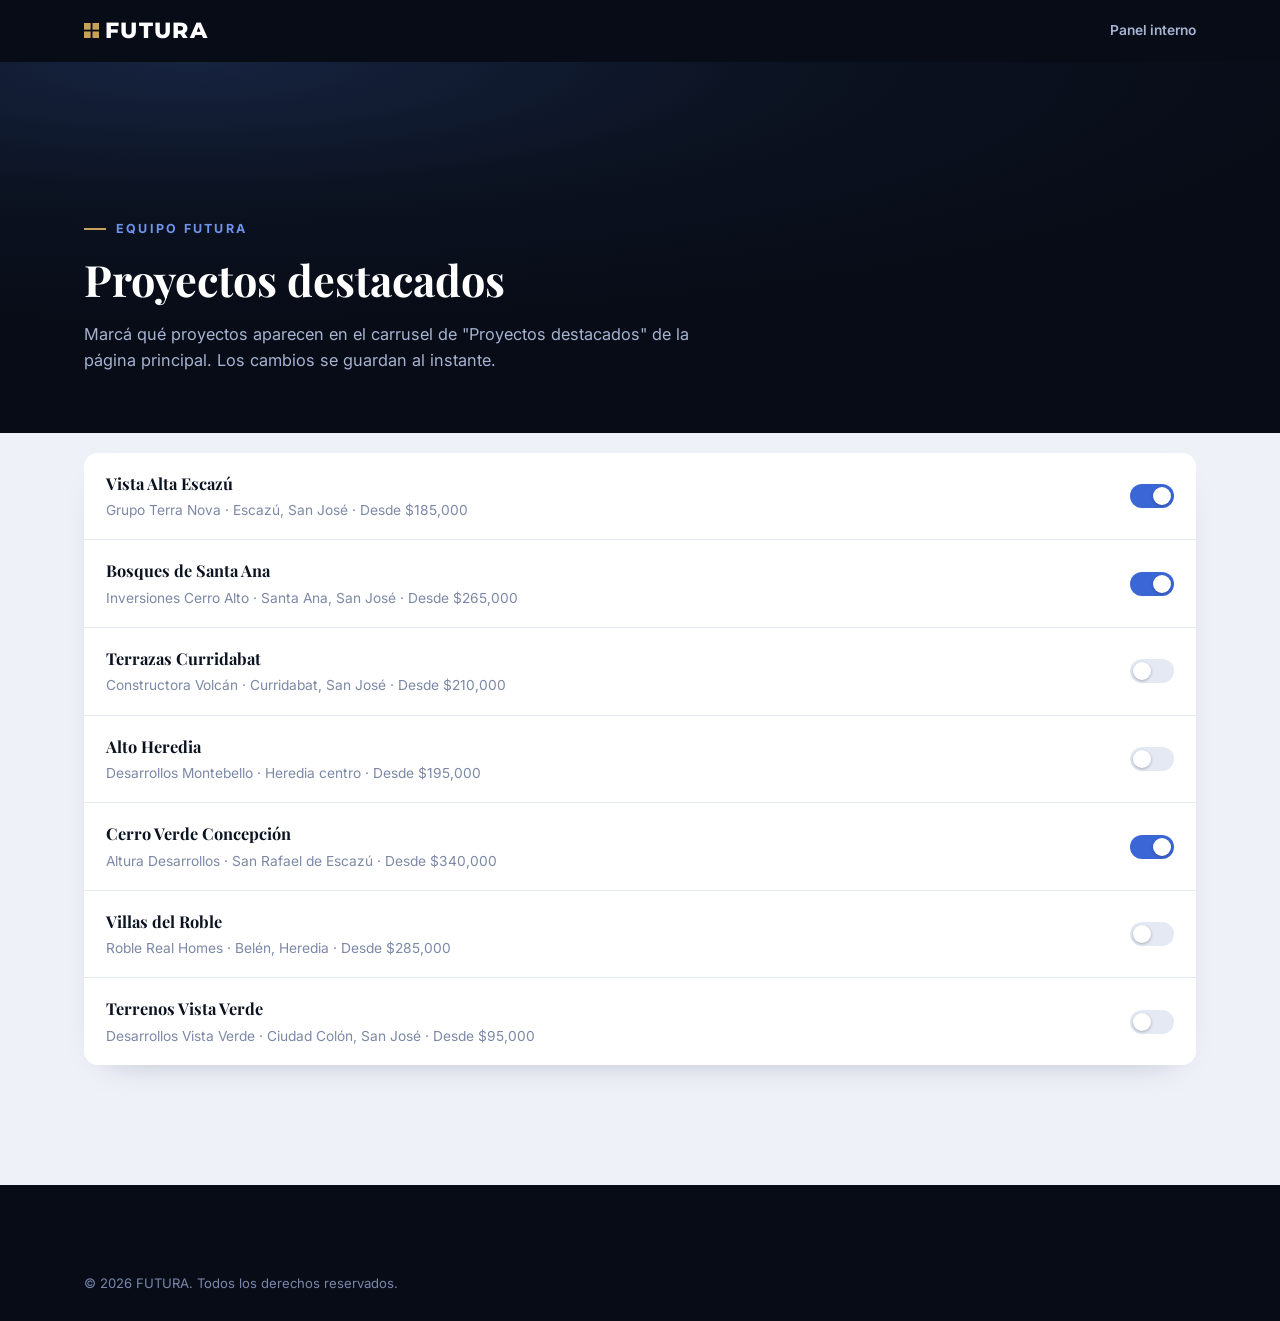
==== admin.html @ d9701403 "Add a featured-projects carousel to the homepage and an admin toggle page New "Proyectos destacados"" ====
<!doctype html>
<html lang="es">
<head>
  <meta charset="UTF-8" />
  <meta name="viewport" content="width=device-width, initial-scale=1.0" />
  <meta name="robots" content="noindex, nofollow" />
  <title>Panel interno — Destacados — FUTURA</title>
  <meta name="description" content="Página interna del equipo FUTURA para marcar qué proyectos aparecen en el carrusel de destacados." />

  <link rel="icon" type="image/svg+xml" href="data:image/svg+xml,%3Csvg xmlns='http://www.w3.org/2000/svg' viewBox='0 0 120 120'%3E%3Crect width='120' height='120' rx='24' fill='%230b1220'/%3E%3Cpolyline points='18,92 60,28 102,92' fill='none' stroke='%23ffffff' stroke-width='14' stroke-linecap='round' stroke-linejoin='round'/%3E%3Crect x='51' y='58' width='8' height='8' fill='%23c9a15a'/%3E%3Crect x='61' y='58' width='8' height='8' fill='%23c9a15a'/%3E%3Crect x='51' y='68' width='8' height='8' fill='%23c9a15a'/%3E%3Crect x='61' y='68' width='8' height='8' fill='%23c9a15a'/%3E%3C/svg%3E" />

  <link rel="preconnect" href="https://fonts.googleapis.com" />
  <link rel="preconnect" href="https://fonts.gstatic.com" crossorigin />
  <link href="https://fonts.googleapis.com/css2?family=Inter:wght@400;500;600;700&family=Montserrat:wght@700;800&family=Playfair+Display:ital,wght@0,600;0,700;1,600&display=swap" rel="stylesheet" />

  <link rel="stylesheet" href="css/styles.css" />
</head>
<body>

  <header class="dev-header" id="admin-header">
    <div class="wrap dev-header-inner">
      <a href="index.html#inicio" class="logo logo--nav logo--onDark" aria-label="FUTURA — inicio">
        <svg class="logo-mark" viewBox="0 0 100 100" aria-hidden="true">
          <rect x="0" y="0" width="44" height="44" fill="currentColor" />
          <rect x="56" y="0" width="44" height="44" fill="currentColor" />
          <rect x="0" y="56" width="44" height="44" fill="currentColor" />
          <rect x="56" y="56" width="44" height="44" fill="currentColor" />
        </svg>
        FUTURA
      </a>
      <div class="dev-header-actions">
        <span class="account-link">Panel interno</span>
      </div>
    </div>
  </header>

  <main>
    <section class="results-hero">
      <div class="wrap">
        <span class="eyebrow">Equipo FUTURA</span>
        <h1>Proyectos destacados</h1>
        <p class="results-hero-lead">
          Marcá qué proyectos aparecen en el carrusel de "Proyectos destacados" de la página principal. Los cambios
          se guardan al instante.
        </p>
      </div>
    </section>

    <section class="results-list-section">
      <div class="wrap">
        <div class="admin-list" id="admin-list"></div>
      </div>
    </section>
  </main>

  <footer class="site-footer" id="contacto">
    <div class="wrap">
      <div class="footer-bottom">
        <span>© 2026 FUTURA. Todos los derechos reservados.</span>
      </div>
    </div>
  </footer>

  <script src="js/projects-data.js"></script>
  <script src="js/featured-mock.js"></script>
  <script src="js/admin.js"></script>
</body>
</html>
---- css/styles.css ----
/* ==========================================================================
   FUTURA — Landing Page
   Paleta extraída del pitch deck: azul marino, azul eléctrico, dorado.
   ========================================================================== */

:root {
  --navy-950: #080c17;
  --navy-900: #0b1220;
  --navy-800: #121b30;
  --navy-700: #16233f;
  --navy-600: #1f3358;

  --blue-600: #3b66d6;
  --blue-500: #4c74e0;
  --blue-400: #6f92ea;

  --gold-500: #c9a15a;
  --gold-400: #d8b878;

  --bg-light: #eef1f8;
  --bg-light-alt: #e4e9f4;
  --white: #ffffff;

  --text-dark: #0b1220;
  --text-muted-onlight: #5b6b8c;
  --text-onLight-soft: #7c88a6;
  --text-muted-ondark: #a6b3d1;
  --text-faint-ondark: #7987ab;

  --font-serif: "Playfair Display", Georgia, serif;
  --font-sans: "Inter", -apple-system, BlinkMacSystemFont, "Segoe UI", sans-serif;
  --font-wordmark: "Montserrat", var(--font-sans);

  --container: 1160px;
  --radius: 14px;
}

* {
  margin: 0;
  padding: 0;
  box-sizing: border-box;
}

html {
  scroll-behavior: smooth;
}

body {
  font-family: var(--font-sans);
  background: var(--bg-light);
  color: var(--text-dark);
  line-height: 1.55;
  -webkit-font-smoothing: antialiased;
}

img, svg {
  display: block;
  max-width: 100%;
}

a {
  color: inherit;
  text-decoration: none;
}

.wrap {
  width: 100%;
  max-width: var(--container);
  margin: 0 auto;
  padding: 0 24px;
}

.eyebrow {
  display: inline-flex;
  align-items: center;
  gap: 10px;
  font-size: 0.78rem;
  font-weight: 700;
  letter-spacing: 0.18em;
  text-transform: uppercase;
  color: var(--blue-400);
}

.eyebrow::before {
  content: "";
  width: 22px;
  height: 2px;
  background: var(--gold-500);
  display: inline-block;
}

/* ---------- Logo ---------- */

.logo {
  display: inline-flex;
  align-items: center;
  gap: 0.28em;
  font-family: var(--font-wordmark);
  font-weight: 800;
  letter-spacing: 0.06em;
  line-height: 1;
  text-transform: uppercase;
  white-space: nowrap;
  color: var(--navy-900);
}

.logo-mark {
  flex-shrink: 0;
  width: 0.7em;
  height: 0.7em;
  color: var(--gold-500);
}

.logo--onDark {
  color: var(--white);
}

.logo--nav {
  font-size: 1.35rem;
}

.logo--hero {
  font-size: clamp(2.6rem, 8vw, 4.6rem);
}

.logo--footer {
  font-size: 1.5rem;
}

/* ---------- Header / Nav ---------- */

.site-header {
  position: fixed;
  top: 0;
  left: 0;
  right: 0;
  z-index: 100;
  padding: 20px 0;
  transition: background 0.35s ease, padding 0.35s ease, box-shadow 0.35s ease;
}

.site-header .wrap {
  display: flex;
  align-items: center;
  justify-content: space-between;
}

.site-header.is-scrolled {
  background: rgba(8, 12, 23, 0.85);
  backdrop-filter: blur(10px);
  -webkit-backdrop-filter: blur(10px);
  padding: 12px 0;
  box-shadow: 0 8px 30px rgba(4, 8, 20, 0.35);
}

.nav-links {
  display: flex;
  align-items: center;
  gap: 36px;
}

.nav-links a {
  font-size: 0.94rem;
  font-weight: 600;
  color: var(--text-muted-ondark);
  transition: color 0.2s ease;
}

.nav-links a:hover {
  color: var(--white);
}

.nav-cta {
  display: inline-flex;
  align-items: center;
  gap: 8px;
}

.btn {
  display: inline-flex;
  align-items: center;
  justify-content: center;
  gap: 8px;
  padding: 13px 26px;
  border-radius: 999px;
  font-weight: 700;
  font-size: 0.94rem;
  border: 1px solid transparent;
  cursor: pointer;
  transition: transform 0.2s ease, box-shadow 0.2s ease, background 0.2s ease, border-color 0.2s ease, color 0.2s ease;
  white-space: nowrap;
}

.btn-primary {
  background: linear-gradient(135deg, var(--blue-500), var(--blue-600));
  color: var(--white);
  box-shadow: 0 10px 30px -8px rgba(59, 102, 214, 0.65);
}

.btn-primary:hover {
  transform: translateY(-2px);
  box-shadow: 0 14px 34px -8px rgba(59, 102, 214, 0.8);
}

.btn-ghost {
  background: transparent;
  border-color: rgba(255, 255, 255, 0.25);
  color: var(--white);
  padding: 12px 24px;
}

.btn-ghost:hover {
  border-color: var(--gold-500);
  color: var(--gold-400);
}

.btn-sm {
  padding: 10px 20px;
  font-size: 0.86rem;
}

.menu-toggle {
  display: none;
  flex-direction: column;
  gap: 5px;
  background: none;
  border: none;
  cursor: pointer;
  padding: 6px;
}

.menu-toggle span {
  width: 24px;
  height: 2px;
  background: var(--white);
  border-radius: 2px;
}

/* ---------- Hero ---------- */

.hero {
  position: relative;
  min-height: 100vh;
  display: flex;
  align-items: center;
  background: radial-gradient(ellipse 90% 70% at 15% 0%, var(--navy-700) 0%, var(--navy-900) 55%, var(--navy-950) 100%);
  overflow: hidden;
  padding: 160px 0 100px;
}

.hero::before,
.hero::after {
  content: "";
  position: absolute;
  border-radius: 50%;
  filter: blur(90px);
  opacity: 0.35;
  pointer-events: none;
}

.hero::before {
  width: 520px;
  height: 520px;
  background: var(--blue-500);
  top: -160px;
  right: -120px;
}

.hero::after {
  width: 380px;
  height: 380px;
  background: var(--gold-500);
  bottom: -140px;
  left: 8%;
  opacity: 0.16;
}

.hero-inner {
  position: relative;
  z-index: 2;
  display: flex;
  flex-direction: column;
  align-items: flex-start;
  gap: 28px;
  max-width: 760px;
}

.hero-dots {
  display: flex;
  gap: 8px;
}

.hero-dots span {
  width: 9px;
  height: 9px;
  border-radius: 50%;
}

.hero-dots span:nth-child(1) { background: var(--blue-500); }
.hero-dots span:nth-child(2) { background: var(--gold-500); }
.hero-dots span:nth-child(3) { background: var(--navy-600); border: 1px solid rgba(255,255,255,0.25); }

.hero h1 {
  font-family: var(--font-serif);
  font-weight: 700;
  font-size: clamp(1.7rem, 3.8vw, 2.7rem);
  line-height: 1.2;
  color: var(--white);
}

.hero h1 em {
  font-style: italic;
  color: var(--gold-400);
}

.hero p.lead {
  font-size: clamp(1.05rem, 2vw, 1.2rem);
  color: var(--text-muted-ondark);
  max-width: 580px;
}

.hero-actions {
  display: flex;
  align-items: center;
  gap: 16px;
  flex-wrap: wrap;
  margin-top: 6px;
}

.scroll-cue {
  position: absolute;
  bottom: 36px;
  left: 24px;
  display: flex;
  align-items: center;
  gap: 10px;
  color: var(--text-faint-ondark);
  font-size: 0.78rem;
  letter-spacing: 0.1em;
  text-transform: uppercase;
  z-index: 2;
}

.scroll-cue .line {
  width: 1px;
  height: 34px;
  background: linear-gradient(var(--gold-500), transparent);
  animation: pulse-line 2.2s ease-in-out infinite;
}

@keyframes pulse-line {
  0%, 100% { opacity: 0.3; }
  50% { opacity: 1; }
}

/* ---------- Section shared ---------- */

section {
  position: relative;
}

.section-head {
  max-width: 640px;
  margin-bottom: 56px;
}

.section-head h2 {
  font-family: var(--font-serif);
  font-weight: 700;
  font-size: clamp(1.8rem, 4vw, 2.6rem);
  margin-top: 14px;
  line-height: 1.2;
}

.section-head p {
  margin-top: 16px;
  font-size: 1.05rem;
  color: var(--text-muted-onlight);
}

.section-head.onDark h2 {
  color: var(--white);
}

.section-head.onDark p {
  color: var(--text-muted-ondark);
}

/* ---------- Proyectos destacados ---------- */

.featured {
  background: var(--white);
  padding: 70px 0 90px;
}

.featured-head {
  max-width: none;
  display: flex;
  align-items: flex-end;
  justify-content: space-between;
  gap: 20px;
  margin-bottom: 30px;
}

.featured-head h2 {
  margin-bottom: 0;
}

.featured-arrows {
  display: flex;
  gap: 10px;
  flex-shrink: 0;
}

.featured-arrow {
  width: 42px;
  height: 42px;
  border-radius: 50%;
  border: 1.5px solid var(--bg-light-alt);
  background: var(--white);
  color: var(--navy-900);
  font-size: 1.1rem;
  cursor: pointer;
  transition: border-color 0.2s ease, color 0.2s ease, transform 0.2s ease;
}

.featured-arrow:hover {
  border-color: var(--blue-500);
  color: var(--blue-600);
  transform: translateY(-1px);
}

.featured-track {
  display: flex;
  gap: 20px;
  overflow-x: auto;
  scroll-snap-type: x proximity;
  padding-bottom: 10px;
  scrollbar-width: thin;
}

.featured-track:focus-visible {
  outline: 2px solid var(--blue-500);
  outline-offset: 4px;
}

.featured-card {
  scroll-snap-align: start;
  flex: 0 0 280px;
  display: block;
  text-decoration: none;
  color: inherit;
  background: var(--white);
  border-radius: var(--radius);
  overflow: hidden;
  box-shadow: 0 14px 34px -24px rgba(11, 18, 32, 0.35);
  transition: transform 0.2s ease, box-shadow 0.2s ease;
}

.featured-card:hover {
  transform: translateY(-4px);
  box-shadow: 0 20px 40px -20px rgba(11, 18, 32, 0.4);
}

.featured-card-visual {
  position: relative;
  height: 160px;
}

.featured-card-visual--0 { background: linear-gradient(135deg, var(--navy-900), var(--blue-600)); }
.featured-card-visual--1 { background: linear-gradient(135deg, var(--navy-700), var(--gold-500)); }
.featured-card-visual--2 { background: linear-gradient(135deg, var(--navy-900), #2fa88f); }
.featured-card-visual--3 { background: linear-gradient(135deg, var(--navy-900), #8f3bd6); }

.featured-card-skyline {
  width: 100%;
  height: 100%;
}

.featured-card-skyline rect {
  fill: rgba(255, 255, 255, 0.16);
}

.featured-card-window {
  fill: var(--gold-500) !important;
}

.featured-card-badge {
  position: absolute;
  top: 12px;
  left: 12px;
  padding: 5px 10px;
  border-radius: 999px;
  background: rgba(11, 18, 32, 0.55);
  color: var(--white);
  font-size: 0.72rem;
  font-weight: 700;
  text-transform: uppercase;
  letter-spacing: 0.04em;
}

.featured-card-body {
  padding: 16px 18px 20px;
}

.featured-card-body h3 {
  font-family: var(--font-serif);
  font-size: 1.05rem;
  margin: 0 0 4px;
  color: var(--text-dark);
}

.featured-card-developer {
  font-size: 0.82rem;
  color: var(--text-onLight-soft);
  margin: 0 0 8px;
}

.featured-card-price {
  font-weight: 700;
  color: var(--blue-600);
  margin: 0;
}

@media (max-width: 640px) {
  .featured-head {
    flex-direction: column;
    align-items: flex-start;
  }
}

/* ---------- Switch (toggle) ---------- */

.switch {
  position: relative;
  display: inline-flex;
  align-items: center;
  flex-shrink: 0;
  cursor: pointer;
}

.switch input {
  position: absolute;
  inset: 0;
  opacity: 0;
  margin: 0;
  cursor: pointer;
}

.switch-track {
  width: 44px;
  height: 24px;
  border-radius: 999px;
  background: var(--bg-light-alt);
  display: inline-flex;
  align-items: center;
  padding: 3px;
  transition: background 0.2s ease;
}

.switch-thumb {
  width: 18px;
  height: 18px;
  border-radius: 50%;
  background: var(--white);
  box-shadow: 0 1px 3px rgba(11, 18, 32, 0.3);
  transition: transform 0.2s ease;
}

.switch input:checked + .switch-track {
  background: var(--blue-600);
}

.switch input:checked + .switch-track .switch-thumb {
  transform: translateX(20px);
}

.switch input:focus-visible + .switch-track {
  outline: 2px solid var(--blue-500);
  outline-offset: 2px;
}

/* ---------- Admin: destacados ---------- */

.admin-list {
  display: flex;
  flex-direction: column;
  background: var(--white);
  border-radius: var(--radius);
  box-shadow: 0 14px 34px -24px rgba(11, 18, 32, 0.35);
  overflow: hidden;
}

.admin-row {
  display: flex;
  align-items: center;
  justify-content: space-between;
  gap: 20px;
  padding: 18px 22px;
  border-bottom: 1px solid var(--bg-light-alt);
}

.admin-row:last-child {
  border-bottom: none;
}

.admin-row-info h3 {
  font-family: var(--font-serif);
  font-size: 1.02rem;
  margin: 0 0 4px;
  color: var(--text-dark);
}

.admin-row-info p {
  font-size: 0.86rem;
  color: var(--text-onLight-soft);
  margin: 0;
}

/* ---------- Viaje del usuario ---------- */

.journey {
  background: var(--bg-light);
  padding: 120px 0;
}

.journey-steps {
  display: grid;
  grid-template-columns: repeat(5, 1fr);
  gap: 20px;
  counter-reset: step;
}

.step-card {
  position: relative;
  background: var(--navy-900);
  border-radius: var(--radius);
  padding: 30px 22px 26px;
  min-height: 250px;
  display: flex;
  flex-direction: column;
  gap: 14px;
  transition: opacity 0.6s ease, transform 0.6s ease, box-shadow 0.3s ease;
  box-shadow: 0 18px 40px -22px rgba(11, 18, 32, 0.5);
}

/* Cards are visible by default; JS opts into the reveal animation so
   content still shows if JS fails to run. */
.js-reveal .step-card {
  opacity: 0;
  transform: translateY(24px);
}

.js-reveal .step-card.is-visible {
  opacity: 1;
  transform: translateY(0);
}

.step-card:hover {
  box-shadow: 0 24px 50px -18px rgba(59, 102, 214, 0.45);
}

.step-connector {
  display: flex;
  align-items: center;
  margin-bottom: 22px;
  gap: 8px;
}

.step-num {
  width: 46px;
  height: 46px;
  min-width: 46px;
  border-radius: 50%;
  background: linear-gradient(135deg, var(--blue-500), var(--blue-600));
  color: var(--white);
  display: flex;
  align-items: center;
  justify-content: center;
  font-family: var(--font-serif);
  font-weight: 700;
  font-size: 1.15rem;
  box-shadow: 0 8px 20px -6px rgba(59, 102, 214, 0.7);
}

.step-line {
  flex: 1;
  height: 2px;
  background: linear-gradient(90deg, var(--blue-500), rgba(59, 102, 214, 0.08));
}

.step-card h3 {
  font-size: 1.08rem;
  font-weight: 700;
  color: var(--white);
}

.step-card p {
  font-size: 0.92rem;
  color: var(--text-muted-ondark);
}

.step-tag {
  margin-top: auto;
  font-size: 0.72rem;
  letter-spacing: 0.08em;
  text-transform: uppercase;
  color: var(--gold-400);
  font-weight: 700;
}

/* ---------- Footer ---------- */

.site-footer {
  background: var(--navy-950);
  padding: 64px 0 28px;
  color: var(--text-muted-ondark);
}

.footer-top {
  display: flex;
  justify-content: space-between;
  align-items: flex-start;
  gap: 40px;
  flex-wrap: wrap;
  padding-bottom: 40px;
  border-bottom: 1px solid rgba(255, 255, 255, 0.08);
}

.footer-brand p {
  margin-top: 12px;
  max-width: 320px;
  font-size: 0.92rem;
  color: var(--text-faint-ondark);
}

.footer-links {
  display: flex;
  gap: 64px;
  flex-wrap: wrap;
}

.footer-col h4 {
  font-size: 0.78rem;
  letter-spacing: 0.1em;
  text-transform: uppercase;
  color: var(--gold-400);
  margin-bottom: 14px;
}

.footer-col a {
  display: block;
  font-size: 0.9rem;
  color: var(--text-muted-ondark);
  padding: 6px 0;
  transition: color 0.2s ease;
}

.footer-col a:hover {
  color: var(--white);
}

.footer-bottom {
  display: flex;
  justify-content: space-between;
  align-items: center;
  flex-wrap: wrap;
  gap: 12px;
  padding-top: 24px;
  font-size: 0.82rem;
  color: var(--text-faint-ondark);
}

/* ---------- Responsive ---------- */

@media (max-width: 980px) {
  .journey-steps {
    grid-template-columns: repeat(3, 1fr);
  }
  .step-card:nth-child(4),
  .step-card:nth-child(5) {
    grid-column: span 1;
  }
}

@media (max-width: 760px) {
  .nav-links {
    display: none;
  }

  .menu-toggle {
    display: flex;
  }

  .site-header.is-open .nav-links {
    display: flex;
    position: absolute;
    top: 100%;
    left: 0;
    right: 0;
    background: var(--navy-900);
    flex-direction: column;
    align-items: flex-start;
    padding: 24px;
    gap: 18px;
    box-shadow: 0 20px 30px -10px rgba(0,0,0,0.4);
  }

  .journey-steps {
    grid-template-columns: 1fr;
  }

  .step-connector {
    margin-bottom: 14px;
  }

  .journey {
    padding: 90px 0;
  }

  .hero {
    padding-top: 130px;
  }

  .scroll-cue {
    display: none;
  }
}

/* ---------- Agente FUTURA (popup) ---------- */

.agent-overlay {
  position: fixed;
  inset: 0;
  z-index: 1000;
  display: flex;
  align-items: center;
  justify-content: center;
  padding: 24px;
  background: rgba(8, 12, 23, 0.72);
  backdrop-filter: blur(6px);
  -webkit-backdrop-filter: blur(6px);
}

.agent-overlay[hidden] {
  display: none;
}

.agent-modal {
  width: 100%;
  max-width: 560px;
  max-height: min(720px, 90vh);
  display: flex;
  flex-direction: column;
  background: var(--white);
  border-radius: 20px;
  overflow: hidden;
  box-shadow: 0 40px 80px -20px rgba(4, 8, 20, 0.55);
  animation: agent-pop 0.28s ease;
}

@keyframes agent-pop {
  from { opacity: 0; transform: translateY(14px) scale(0.98); }
  to { opacity: 1; transform: translateY(0) scale(1); }
}

.agent-header {
  display: flex;
  align-items: center;
  justify-content: space-between;
  gap: 16px;
  padding: 20px 22px;
  background: var(--navy-900);
  color: var(--white);
}

.agent-header-id {
  display: flex;
  align-items: center;
  gap: 12px;
}

.agent-avatar {
  width: 40px;
  height: 40px;
  min-width: 40px;
  border-radius: 50%;
  display: flex;
  align-items: center;
  justify-content: center;
  font-family: var(--font-wordmark);
  font-weight: 800;
  background: linear-gradient(135deg, var(--gold-400), var(--gold-500));
  color: var(--navy-950);
}

.agent-title {
  font-weight: 700;
  font-size: 0.98rem;
}

.agent-subtitle {
  font-size: 0.78rem;
  color: var(--text-muted-ondark);
  margin-top: 2px;
}

.agent-close {
  background: none;
  border: none;
  color: var(--text-muted-ondark);
  font-size: 1.6rem;
  line-height: 1;
  cursor: pointer;
  padding: 4px 6px;
  border-radius: 8px;
  transition: color 0.2s ease, background 0.2s ease;
}

.agent-close:hover {
  color: var(--white);
  background: rgba(255, 255, 255, 0.08);
}

.agent-progress {
  height: 3px;
  background: var(--bg-light-alt);
}

.agent-progress-bar {
  height: 100%;
  width: 0%;
  background: linear-gradient(90deg, var(--blue-500), var(--gold-500));
  transition: width 0.35s ease;
}

.agent-chat {
  flex: 1;
  overflow-y: auto;
  padding: 22px;
  display: flex;
  flex-direction: column;
  gap: 14px;
  background: var(--bg-light);
}

.agent-bubble {
  max-width: 82%;
  padding: 12px 16px;
  border-radius: 16px;
  font-size: 0.94rem;
  line-height: 1.5;
  white-space: pre-line;
  animation: agent-bubble-in 0.25s ease;
}

@keyframes agent-bubble-in {
  from { opacity: 0; transform: translateY(6px); }
  to { opacity: 1; transform: translateY(0); }
}

.agent-key-gate {
  align-self: stretch;
  width: 100%;
  background: var(--navy-900);
  color: var(--white);
  border-radius: 16px;
  padding: 18px 20px;
  display: flex;
  flex-direction: column;
  gap: 10px;
  animation: agent-bubble-in 0.25s ease;
}

.agent-key-gate-title {
  font-weight: 700;
  font-size: 0.98rem;
  margin: 0;
}

.agent-key-gate-desc {
  font-size: 0.84rem;
  line-height: 1.5;
  color: rgba(255, 255, 255, 0.72);
  margin: 0;
}

.agent-key-gate-form {
  display: flex;
  gap: 8px;
}

.agent-key-gate-form input {
  flex: 1;
  min-width: 0;
  border: 1px solid rgba(255, 255, 255, 0.25);
  background: rgba(255, 255, 255, 0.08);
  border-radius: 10px;
  padding: 9px 12px;
  color: var(--white);
  font-family: var(--font-sans);
  font-size: 0.88rem;
}

.agent-key-gate-form input::placeholder {
  color: rgba(255, 255, 255, 0.45);
}

.agent-key-gate-form input:focus {
  outline: 2px solid var(--gold-500);
  outline-offset: 1px;
}

.agent-key-gate-warning {
  font-size: 0.76rem;
  color: var(--gold-500);
  margin: 0;
}

.agent-bubble.bot {
  align-self: flex-start;
  background: var(--white);
  color: var(--text-dark);
  border-bottom-left-radius: 4px;
  box-shadow: 0 6px 18px -10px rgba(11, 18, 32, 0.25);
}

.agent-bubble.bot.agent-note {
  background: var(--bg-light-alt);
  color: var(--text-muted-onlight);
  font-size: 0.86rem;
}

.agent-bubble.user {
  align-self: flex-end;
  background: linear-gradient(135deg, var(--blue-500), var(--blue-600));
  color: var(--white);
  border-bottom-right-radius: 4px;
}

.agent-typing {
  align-self: flex-start;
  display: flex;
  align-items: center;
  gap: 5px;
  padding: 14px 18px;
  background: var(--white);
  border-radius: 16px;
  border-bottom-left-radius: 4px;
  box-shadow: 0 6px 18px -10px rgba(11, 18, 32, 0.25);
}

.agent-typing span {
  width: 6px;
  height: 6px;
  border-radius: 50%;
  background: var(--text-onLight-soft);
  animation: agent-typing-bounce 1.1s ease-in-out infinite;
}

.agent-typing span:nth-child(2) { animation-delay: 0.15s; }
.agent-typing span:nth-child(3) { animation-delay: 0.3s; }

@keyframes agent-typing-bounce {
  0%, 60%, 100% { transform: translateY(0); opacity: 0.5; }
  30% { transform: translateY(-4px); opacity: 1; }
}

.agent-composer {
  border-top: 1px solid var(--bg-light-alt);
  padding: 16px 18px;
  background: var(--white);
}

.agent-input-area {
  display: flex;
  align-items: flex-end;
  gap: 10px;
}

.agent-input-area input[type="text"],
.agent-input-area textarea {
  flex: 1;
  border: 1px solid var(--bg-light-alt);
  background: var(--bg-light);
  border-radius: 14px;
  padding: 12px 16px;
  font-family: var(--font-sans);
  font-size: 0.94rem;
  color: var(--text-dark);
  resize: none;
}

.agent-input-area input[type="text"]:focus,
.agent-input-area textarea:focus {
  outline: 2px solid var(--blue-500);
  outline-offset: 1px;
}

.agent-input-area textarea {
  min-height: 64px;
  max-height: 140px;
}

.agent-send {
  width: 44px;
  height: 44px;
  min-width: 44px;
  border-radius: 50%;
  border: none;
  background: linear-gradient(135deg, var(--blue-500), var(--blue-600));
  color: var(--white);
  font-size: 1.1rem;
  cursor: pointer;
  display: flex;
  align-items: center;
  justify-content: center;
  transition: transform 0.2s ease;
}

.agent-send:hover {
  transform: translateY(-1px);
}

.agent-send:disabled {
  opacity: 0.45;
  cursor: not-allowed;
  transform: none;
}

.agent-cta {
  display: flex;
  align-items: center;
  justify-content: space-between;
  gap: 14px;
  padding: 12px 18px;
  border-top: 1px solid var(--bg-light-alt);
  background: var(--bg-light);
}

.agent-cta[hidden] {
  display: none;
}

.agent-cta p {
  font-size: 0.86rem;
  color: var(--text-muted-onlight);
  margin: 0;
}

@media (max-width: 560px) {
  .agent-overlay {
    padding: 0;
  }

  .agent-modal {
    max-width: none;
    max-height: 100vh;
    height: 100vh;
    border-radius: 0;
  }
}

/* ---------- Página de resultados ---------- */

.results-hero {
  background: radial-gradient(ellipse 90% 70% at 15% 0%, var(--navy-700) 0%, var(--navy-900) 55%, var(--navy-950) 100%);
  padding: 150px 0 60px;
}

/* Cuando el hero sigue a un header estático (no fijo) como .dev-header,
   no necesita el padding-top pensado para compensar un header flotante. */
.dev-header + .results-hero {
  padding-top: 60px;
}

.results-hero h1 {
  font-family: var(--font-serif);
  font-weight: 700;
  font-size: clamp(1.8rem, 4vw, 2.7rem);
  color: var(--white);
  margin-top: 14px;
  max-width: 720px;
  line-height: 1.25;
}

.results-hero-lead {
  margin-top: 16px;
  max-width: 620px;
  color: var(--text-muted-ondark);
  font-size: 1.02rem;
}

.profile-summary {
  display: flex;
  flex-wrap: wrap;
  gap: 10px;
  margin-top: 28px;
}

.summary-chip {
  padding: 9px 16px;
  border-radius: 999px;
  background: rgba(255, 255, 255, 0.06);
  border: 1px solid rgba(255, 255, 255, 0.14);
  color: var(--text-muted-ondark);
  font-size: 0.84rem;
  font-weight: 600;
}

.results-empty {
  padding: 100px 0;
  text-align: center;
}

.results-empty .wrap {
  display: flex;
  flex-direction: column;
  align-items: center;
  gap: 22px;
}

.results-empty p {
  font-size: 1.1rem;
  color: var(--text-muted-onlight);
}

.results-map-section {
  background: var(--bg-light);
  padding: 56px 0 20px;
}

.map-frame {
  position: relative;
  border-radius: var(--radius);
  overflow: hidden;
  box-shadow: 0 24px 50px -24px rgba(11, 18, 32, 0.35);
}

.results-map {
  width: 100%;
  height: 560px;
  background: var(--bg-light-alt);
}

.map-loading {
  position: absolute;
  inset: 0;
  display: flex;
  align-items: center;
  justify-content: center;
  gap: 6px;
  background: var(--bg-light-alt);
}

.map-loading span {
  width: 8px;
  height: 8px;
  border-radius: 50%;
  background: var(--blue-500);
  animation: agent-typing-bounce 1.1s ease-in-out infinite;
}

.map-loading span:nth-child(2) { animation-delay: 0.15s; }
.map-loading span:nth-child(3) { animation-delay: 0.3s; }

.map-type-toggle {
  margin: 10px;
  padding: 9px 16px;
  border: none;
  border-radius: 8px;
  background: var(--white);
  color: var(--text-dark);
  font-family: var(--font-sans);
  font-size: 0.82rem;
  font-weight: 700;
  cursor: pointer;
  box-shadow: 0 2px 6px rgba(11, 18, 32, 0.3);
  transition: background 0.2s ease;
}

.map-type-toggle:hover {
  background: var(--bg-light);
}

.map-legend {
  display: flex;
  flex-wrap: wrap;
  gap: 18px;
  margin-top: 20px;
  padding: 14px 0 34px;
}

.legend-item {
  display: inline-flex;
  align-items: center;
  gap: 8px;
  font-size: 0.82rem;
  color: var(--text-muted-onlight);
  font-weight: 600;
}

.legend-dot {
  width: 11px;
  height: 11px;
  border-radius: 50%;
  display: inline-block;
  border: 2px solid var(--white);
  box-shadow: 0 0 0 1px rgba(11, 18, 32, 0.15);
}

.dot-project { background: var(--navy-900); }
.dot-zone { background: var(--gold-500); }
.dot-work { background: var(--blue-500); }
.dot-school { background: #a24fd6; }
.dot-activity { background: #2fa88f; }

.legend-swatch {
  width: 18px;
  height: 11px;
  border-radius: 4px;
  display: inline-block;
  background: rgba(59, 102, 214, 0.18);
  border: 1.5px solid rgba(59, 102, 214, 0.6);
}

/* ---------- Panel de rutas (proyecto -> escuelas/trabajos guardados) ---------- */

.routes-panel {
  margin-top: 4px;
  padding: 18px 20px;
  background: var(--white);
  border-radius: var(--radius);
  box-shadow: 0 14px 34px -24px rgba(11, 18, 32, 0.35);
}

.routes-panel h3 {
  font-size: 0.94rem;
  font-weight: 700;
  color: var(--text-dark);
  margin: 0 0 12px;
}

.routes-list {
  display: flex;
  flex-direction: column;
  gap: 10px;
}

.route-item {
  display: flex;
  align-items: center;
  gap: 10px;
  font-size: 0.86rem;
}

.route-dot {
  flex-shrink: 0;
  width: 11px;
  height: 11px;
  border-radius: 50%;
  border: 2px solid var(--white);
  box-shadow: 0 0 0 1px rgba(11, 18, 32, 0.15);
}

.route-label {
  flex: 1;
  color: var(--text-dark);
  font-weight: 600;
  overflow: hidden;
  text-overflow: ellipsis;
  white-space: nowrap;
}

.route-duration {
  flex-shrink: 0;
  font-weight: 700;
  color: var(--blue-600);
  white-space: nowrap;
}

.results-list-section {
  background: var(--bg-light);
  padding: 20px 0 120px;
}

.project-list {
  display: grid;
  grid-template-columns: repeat(auto-fill, minmax(270px, 1fr));
  gap: 22px;
}

.project-card {
  background: var(--white);
  border-radius: var(--radius);
  padding: 24px;
  cursor: pointer;
  box-shadow: 0 14px 34px -22px rgba(11, 18, 32, 0.35);
  transition: transform 0.2s ease, box-shadow 0.2s ease;
  display: flex;
  flex-direction: column;
  gap: 10px;
}

.project-card:hover {
  transform: translateY(-3px);
  box-shadow: 0 22px 44px -20px rgba(11, 18, 32, 0.4);
}

.project-card-top {
  display: flex;
  align-items: center;
  justify-content: space-between;
  gap: 8px;
}

.project-badge {
  font-size: 0.7rem;
  font-weight: 700;
  letter-spacing: 0.06em;
  text-transform: uppercase;
  color: var(--white);
  background: linear-gradient(135deg, var(--gold-400), var(--gold-500));
  padding: 4px 10px;
  border-radius: 999px;
}

.project-match {
  margin-left: auto;
  font-weight: 700;
  font-size: 0.86rem;
  color: var(--blue-600);
}

.project-card h3 {
  font-family: var(--font-serif);
  font-size: 1.2rem;
  color: var(--text-dark);
}

.project-zone {
  font-size: 0.86rem;
  color: var(--text-muted-onlight);
}

.project-price {
  font-weight: 700;
  color: var(--navy-900);
  font-size: 1.05rem;
}

.project-meta {
  display: flex;
  gap: 14px;
  font-size: 0.82rem;
  color: var(--text-onLight-soft);
}

.project-amenities {
  display: flex;
  flex-wrap: wrap;
  gap: 6px;
  margin-top: 4px;
}

.project-amenity {
  font-size: 0.74rem;
  font-weight: 600;
  color: var(--text-muted-onlight);
  background: var(--bg-light-alt);
  padding: 5px 10px;
  border-radius: 999px;
}

.project-card-link {
  margin-top: 6px;
  font-size: 0.86rem;
  font-weight: 700;
  color: var(--blue-600);
}

.project-card-link:hover {
  text-decoration: underline;
}

/* ---------- Listado de desarrolladoras ---------- */

.developer-list {
  display: grid;
  grid-template-columns: repeat(auto-fill, minmax(280px, 1fr));
  gap: 22px;
}

.developer-card {
  background: var(--white);
  border-radius: var(--radius);
  padding: 24px;
  display: flex;
  align-items: center;
  justify-content: space-between;
  gap: 16px;
  box-shadow: 0 14px 34px -22px rgba(11, 18, 32, 0.35);
  transition: transform 0.2s ease, box-shadow 0.2s ease;
}

.developer-card:hover {
  transform: translateY(-3px);
  box-shadow: 0 22px 44px -20px rgba(11, 18, 32, 0.4);
}

.developer-card-name {
  font-family: var(--font-serif);
  font-size: 1.15rem;
  color: var(--text-dark);
}

.developer-card-count {
  margin-top: 4px;
  font-size: 0.86rem;
  color: var(--text-muted-onlight);
}

.developer-card-arrow {
  flex-shrink: 0;
  font-size: 1.3rem;
  color: var(--blue-600);
  transition: transform 0.2s ease;
}

.developer-card:hover .developer-card-arrow {
  transform: translateX(3px);
}

@media (max-width: 640px) {
  .results-map {
    height: 400px;
  }

  .results-hero {
    padding: 120px 0 50px;
  }
}

/* ---------- Página de proyecto individual ---------- */

.dev-header {
  background: var(--navy-950);
  padding: 20px 0;
}

.dev-header-inner {
  display: flex;
  align-items: center;
  justify-content: space-between;
}

.dev-logo {
  font-family: var(--font-wordmark);
  font-weight: 700;
  letter-spacing: 0.03em;
  font-size: 1.1rem;
  color: var(--white);
  text-transform: uppercase;
}

.dev-logo:hover {
  color: var(--gold-400);
}

.dev-header-actions {
  display: flex;
  align-items: center;
  gap: 22px;
}

.account-link {
  font-size: 0.86rem;
  font-weight: 600;
  color: var(--text-muted-ondark);
  transition: color 0.2s ease;
}

.account-link:hover {
  color: var(--white);
}

.futura-badge {
  opacity: 0.7;
  transition: opacity 0.2s ease;
}

.futura-badge:hover {
  opacity: 1;
}

.project-title-bar {
  background: var(--bg-light);
  padding: 34px 0;
  border-bottom: 1px solid var(--bg-light-alt);
}

.project-title-inner {
  display: flex;
  align-items: flex-end;
  justify-content: space-between;
  flex-wrap: wrap;
  gap: 16px;
}

.project-title-bar h1 {
  font-family: var(--font-serif);
  font-weight: 700;
  font-size: clamp(1.6rem, 3.5vw, 2.2rem);
  color: var(--text-dark);
}

.project-title-zone {
  margin-top: 6px;
  color: var(--text-muted-onlight);
  font-size: 0.98rem;
}

.project-title-price {
  display: flex;
  flex-direction: column;
  align-items: flex-end;
  gap: 4px;
}

.project-title-price > span:first-child {
  font-family: var(--font-serif);
  font-size: 1.4rem;
  font-weight: 700;
  color: var(--navy-900);
}

.project-title-delivery {
  font-size: 0.84rem;
  color: var(--text-onLight-soft);
}

.project-map-section {
  background: var(--bg-light);
  padding: 32px 0;
}

.poi-filters {
  display: flex;
  flex-wrap: wrap;
  gap: 10px;
  margin-bottom: 18px;
}

.poi-chip {
  display: inline-flex;
  align-items: center;
  gap: 8px;
  padding: 9px 16px;
  border-radius: 999px;
  border: 1.5px solid var(--bg-light-alt);
  background: var(--white);
  color: var(--text-onLight-soft);
  font-size: 0.84rem;
  font-weight: 600;
  cursor: pointer;
  transition: border-color 0.2s ease, color 0.2s ease, background 0.2s ease;
}

.poi-chip-dot {
  width: 9px;
  height: 9px;
  border-radius: 50%;
  display: inline-block;
}

.poi-chip.is-active {
  border-color: var(--navy-900);
  background: var(--navy-900);
  color: var(--white);
}

.typologies-section,
.amenities-section {
  background: var(--bg-light);
  padding: 60px 0;
}

.typologies-section {
  padding-top: 20px;
}

.typology-grid {
  display: grid;
  grid-template-columns: repeat(auto-fill, minmax(300px, 1fr));
  gap: 24px;
}

.typology-card {
  background: var(--white);
  border-radius: var(--radius);
  overflow: hidden;
  box-shadow: 0 14px 34px -22px rgba(11, 18, 32, 0.35);
}

.typology-view {
  position: relative;
  aspect-ratio: 320 / 210;
  background: var(--bg-light-alt);
}

.typology-image {
  position: absolute;
  inset: 0;
  opacity: 0;
  pointer-events: none;
  transition: opacity 0.25s ease;
}

.typology-image.is-active {
  opacity: 1;
  pointer-events: auto;
}

.typology-image svg {
  width: 100%;
  height: 100%;
}

.typology-toggle {
  display: flex;
  border-bottom: 1px solid var(--bg-light-alt);
}

.typology-toggle-btn {
  flex: 1;
  padding: 10px;
  border: none;
  background: var(--white);
  color: var(--text-onLight-soft);
  font-size: 0.82rem;
  font-weight: 700;
  cursor: pointer;
  transition: color 0.2s ease, background 0.2s ease;
}

.typology-toggle-btn.is-active {
  color: var(--blue-600);
  background: var(--bg-light);
}

.typology-info {
  padding: 18px 20px 22px;
}

.typology-info h3 {
  font-family: var(--font-serif);
  font-size: 1.1rem;
  color: var(--text-dark);
}

.typology-specs {
  display: flex;
  gap: 16px;
  margin-top: 10px;
  font-size: 0.86rem;
  color: var(--text-muted-onlight);
  font-weight: 600;
}

.amenities-grid {
  display: grid;
  grid-template-columns: repeat(auto-fill, minmax(220px, 1fr));
  gap: 14px;
}

.amenity-card {
  display: flex;
  align-items: center;
  gap: 12px;
  background: var(--white);
  border-radius: 12px;
  padding: 18px 20px;
  font-weight: 600;
  color: var(--text-dark);
  box-shadow: 0 10px 26px -20px rgba(11, 18, 32, 0.35);
}

.amenity-dot {
  width: 10px;
  height: 10px;
  border-radius: 50%;
  background: linear-gradient(135deg, var(--gold-400), var(--gold-500));
  flex-shrink: 0;
}

@media (max-width: 640px) {
  .project-title-inner {
    align-items: flex-start;
  }

  .project-title-price {
    align-items: flex-start;
  }
}

/* ---------- Comparar tipologías ---------- */

.compare-btn {
  margin-top: 14px;
  width: 100%;
  padding: 10px;
  border-radius: 10px;
  border: 1.5px solid var(--bg-light-alt);
  background: var(--bg-light);
  color: var(--navy-900);
  font-size: 0.84rem;
  font-weight: 700;
  cursor: pointer;
  transition: border-color 0.2s ease, background 0.2s ease, color 0.2s ease;
}

.compare-btn:hover {
  border-color: var(--blue-500);
  color: var(--blue-600);
}

.compare-btn.is-active {
  background: var(--navy-900);
  border-color: var(--navy-900);
  color: var(--white);
}

.compare-overlay {
  position: fixed;
  inset: 0;
  z-index: 1000;
  display: flex;
  align-items: center;
  justify-content: center;
  padding: 24px;
  background: rgba(8, 12, 23, 0.72);
  backdrop-filter: blur(6px);
  -webkit-backdrop-filter: blur(6px);
}

.compare-overlay[hidden] {
  display: none;
}

.compare-modal {
  width: 100%;
  max-width: 780px;
  max-height: min(640px, 90vh);
  display: flex;
  flex-direction: column;
  background: var(--white);
  border-radius: 20px;
  overflow: hidden;
  box-shadow: 0 40px 80px -20px rgba(4, 8, 20, 0.55);
  animation: agent-pop 0.28s ease;
}

.compare-modal-header {
  display: flex;
  align-items: center;
  justify-content: space-between;
  padding: 18px 22px;
  background: var(--navy-900);
  color: var(--white);
}

.compare-modal-header h3 {
  font-family: var(--font-serif);
  font-size: 1.15rem;
}

/* ---------- Modal de login / crear cuenta ---------- */

.auth-modal {
  max-width: 380px;
}

.auth-modal-body {
  padding: 24px 26px 28px;
}

.auth-modal-lead {
  font-size: 0.9rem;
  color: var(--text-muted-onlight);
  margin-bottom: 18px;
}

.auth-field {
  display: flex;
  flex-direction: column;
  gap: 6px;
  font-size: 0.82rem;
  font-weight: 600;
  color: var(--text-muted-onlight);
  margin-bottom: 14px;
}

.auth-field input {
  border: 1px solid var(--bg-light-alt);
  background: var(--bg-light);
  border-radius: 10px;
  padding: 11px 14px;
  font-family: var(--font-sans);
  font-size: 0.94rem;
  color: var(--text-dark);
  font-weight: 400;
}

.auth-field input:focus {
  outline: 2px solid var(--blue-500);
  outline-offset: 1px;
}

.auth-modal-body .btn {
  width: 100%;
  margin-top: 4px;
}

.auth-error {
  color: #c0392b;
  font-size: 0.84rem;
  font-weight: 600;
  margin-bottom: 12px;
}

.auth-info {
  color: #1f8a5f;
  font-size: 0.84rem;
  font-weight: 600;
  margin-bottom: 12px;
}

.auth-switch {
  margin-top: 18px;
  text-align: center;
  font-size: 0.84rem;
  color: var(--text-muted-onlight);
}

.auth-switch button {
  background: none;
  border: none;
  color: var(--blue-600);
  font-weight: 700;
  cursor: pointer;
  padding: 0;
}

.auth-switch button:hover {
  text-decoration: underline;
}

/* ---------- Área de usuario: tipologías guardadas ---------- */

.account-email {
  font-size: 0.84rem;
  color: var(--text-muted-ondark);
  font-weight: 600;
}

.saved-grid {
  display: grid;
  grid-template-columns: repeat(auto-fill, minmax(260px, 1fr));
  gap: 22px;
}

.saved-card {
  background: var(--white);
  border-radius: var(--radius);
  overflow: hidden;
  box-shadow: 0 14px 34px -22px rgba(11, 18, 32, 0.35);
}

.saved-card-image {
  aspect-ratio: 320 / 210;
  background: var(--bg-light-alt);
}

.saved-card-image svg {
  width: 100%;
  height: 100%;
}

.saved-card-body {
  padding: 18px 20px 20px;
  display: flex;
  flex-direction: column;
  gap: 6px;
}

.saved-card-project {
  font-size: 0.76rem;
  font-weight: 700;
  letter-spacing: 0.02em;
  color: var(--blue-600);
  text-transform: uppercase;
}

.saved-card-body h3 {
  font-family: var(--font-serif);
  font-size: 1.08rem;
  color: var(--text-dark);
}

.saved-card-price {
  font-weight: 700;
  color: var(--navy-900);
  font-size: 0.94rem;
  margin-top: 2px;
}

.saved-card-actions {
  display: flex;
  align-items: center;
  justify-content: space-between;
  margin-top: 12px;
  padding-top: 12px;
  border-top: 1px solid var(--bg-light-alt);
}

.saved-card-check {
  display: flex;
  align-items: center;
  gap: 8px;
  font-size: 0.86rem;
  font-weight: 600;
  color: var(--text-muted-onlight);
  cursor: pointer;
}

.saved-card-check input {
  width: 16px;
  height: 16px;
  accent-color: var(--blue-600);
}

.saved-card-remove {
  background: none;
  border: none;
  color: #c0392b;
  font-size: 0.82rem;
  font-weight: 600;
  cursor: pointer;
  padding: 4px;
}

.saved-card-remove:hover {
  text-decoration: underline;
}

/* ---------- Página de desarrolladora ---------- */

.dev-hero {
  background: radial-gradient(ellipse 90% 70% at 15% 0%, var(--navy-700) 0%, var(--navy-900) 55%, var(--navy-950) 100%);
  padding: 70px 0;
}

.dev-hero-inner {
  max-width: 760px;
}

.dev-hero h1 {
  font-family: var(--font-serif);
  font-weight: 700;
  font-size: clamp(2rem, 4.5vw, 3rem);
  color: var(--white);
  margin-top: 14px;
}

.dev-hero-desc {
  margin-top: 20px;
  font-size: 1.08rem;
  line-height: 1.65;
  color: var(--text-muted-ondark);
  max-width: 640px;
}

.dev-stats {
  display: flex;
  gap: 44px;
  flex-wrap: wrap;
  margin-top: 36px;
  padding-top: 28px;
  border-top: 1px solid rgba(255, 255, 255, 0.12);
}

.dev-stat {
  display: flex;
  flex-direction: column;
  gap: 4px;
}

.dev-stat strong {
  font-family: var(--font-serif);
  font-size: 2rem;
  font-weight: 700;
  color: var(--gold-400);
  line-height: 1;
}

.dev-stat span {
  font-size: 0.82rem;
  color: var(--text-faint-ondark);
  font-weight: 600;
}

@media (max-width: 640px) {
  .dev-hero {
    padding: 50px 0;
  }

  .dev-stats {
    gap: 30px;
  }
}

/* ---------- Breadcrumb / botón Volver ---------- */

.breadcrumb-bar {
  border-top: 1px solid rgba(255, 255, 255, 0.08);
}

.breadcrumb-nav {
  display: flex;
  align-items: center;
  gap: 18px;
  padding: 12px 0;
  flex-wrap: wrap;
}

.breadcrumb-back {
  background: none;
  border: none;
  color: var(--text-muted-ondark);
  font-size: 0.84rem;
  font-weight: 700;
  cursor: pointer;
  padding: 4px 0;
  white-space: nowrap;
  transition: color 0.2s ease;
}

.breadcrumb-back:hover {
  color: var(--white);
}

.breadcrumb-trail {
  font-size: 0.8rem;
  color: var(--text-faint-ondark);
  display: flex;
  align-items: center;
  gap: 8px;
  flex-wrap: wrap;
}

.breadcrumb-trail a {
  color: var(--text-faint-ondark);
  transition: color 0.2s ease;
}

.breadcrumb-trail a:hover {
  color: var(--white);
}

.breadcrumb-sep {
  color: rgba(255, 255, 255, 0.25);
}

.breadcrumb-current {
  color: var(--text-muted-ondark);
  font-weight: 600;
}

/* ---------- Filtros de resultados ---------- */

.filters-section {
  background: var(--bg-light);
  padding: 0 0 28px;
}

.filters-bar {
  display: flex;
  flex-direction: column;
  gap: 20px;
  background: var(--white);
  border-radius: var(--radius);
  padding: 20px 22px;
  box-shadow: 0 14px 34px -24px rgba(11, 18, 32, 0.35);
}

.filters-group {
  display: flex;
  flex-direction: column;
  gap: 12px;
}

.filters-group-title {
  font-size: 0.78rem;
  font-weight: 800;
  letter-spacing: 0.05em;
  text-transform: uppercase;
  color: var(--navy-900);
  margin: 0;
}

.filters-group-fields {
  display: flex;
  flex-wrap: wrap;
  align-items: flex-end;
  gap: 18px;
}

.filters-divider {
  height: 1px;
  background: var(--bg-light-alt);
}

.filters-actions {
  display: flex;
  justify-content: flex-end;
}

.filter-field {
  display: flex;
  flex-direction: column;
  gap: 6px;
  min-width: 190px;
  flex: 1;
}

.filter-field label {
  font-size: 0.76rem;
  font-weight: 700;
  letter-spacing: 0.03em;
  text-transform: uppercase;
  color: var(--text-onLight-soft);
}

.filter-field select {
  border: 1px solid var(--bg-light-alt);
  background: var(--bg-light);
  border-radius: 10px;
  padding: 11px 14px;
  font-family: var(--font-sans);
  font-size: 0.92rem;
  font-weight: 600;
  color: var(--text-dark);
  cursor: pointer;
}

.filter-field select:focus {
  outline: 2px solid var(--blue-500);
  outline-offset: 1px;
}

.filters-reset {
  background: none;
  border: 1.5px solid var(--bg-light-alt);
  border-radius: 10px;
  padding: 11px 18px;
  font-size: 0.86rem;
  font-weight: 700;
  color: var(--text-muted-onlight);
  cursor: pointer;
  transition: border-color 0.2s ease, color 0.2s ease;
  white-space: nowrap;
}

.filters-reset:hover {
  border-color: var(--blue-500);
  color: var(--blue-600);
}

.filters-note {
  margin-top: 12px;
  font-size: 0.82rem;
  color: var(--text-onLight-soft);
  font-style: italic;
}

/* ---------- Slider de rango de precio ---------- */

.filter-field--range {
  min-width: 240px;
}

.filter-field--range label {
  display: flex;
  align-items: baseline;
  justify-content: space-between;
  gap: 8px;
}

#price-range-display {
  font-size: 0.78rem;
  font-weight: 700;
  color: var(--blue-600);
  text-transform: none;
  letter-spacing: 0;
}

.price-range-slider {
  position: relative;
  height: 32px;
  display: flex;
  align-items: center;
}

.price-range-track,
.price-range-fill {
  position: absolute;
  left: 0;
  right: 0;
  height: 4px;
  border-radius: 999px;
}

.price-range-track {
  background: var(--bg-light-alt);
}

.price-range-fill {
  background: var(--blue-500);
}

.price-range-slider input[type="range"] {
  position: absolute;
  left: 0;
  right: 0;
  width: 100%;
  margin: 0;
  background: transparent;
  -webkit-appearance: none;
  appearance: none;
  pointer-events: none;
}

.price-range-slider input[type="range"]::-webkit-slider-runnable-track {
  -webkit-appearance: none;
  background: transparent;
  height: 4px;
}

.price-range-slider input[type="range"]::-moz-range-track {
  background: transparent;
  height: 4px;
}

.price-range-slider input[type="range"]::-webkit-slider-thumb {
  -webkit-appearance: none;
  pointer-events: auto;
  width: 18px;
  height: 18px;
  border-radius: 50%;
  background: var(--white);
  border: 3px solid var(--blue-600);
  cursor: pointer;
  margin-top: -7px;
  box-shadow: 0 2px 6px rgba(11, 18, 32, 0.25);
}

.price-range-slider input[type="range"]::-moz-range-thumb {
  pointer-events: auto;
  width: 18px;
  height: 18px;
  border-radius: 50%;
  background: var(--white);
  border: 3px solid var(--blue-600);
  cursor: pointer;
  box-shadow: 0 2px 6px rgba(11, 18, 32, 0.25);
}

/* ---------- Filtros de escuelas / trabajo (chips + Places Autocomplete) ---------- */

.filter-field--chips {
  min-width: 220px;
}

.chip-input {
  display: flex;
  flex-wrap: wrap;
  align-items: center;
  gap: 6px;
  border: 1px solid var(--bg-light-alt);
  background: var(--bg-light);
  border-radius: 10px;
  padding: 7px 10px;
  min-height: 44px;
}

.chip-input:focus-within {
  outline: 2px solid var(--blue-500);
  outline-offset: 1px;
}

.chip-input-tags {
  display: flex;
  flex-wrap: wrap;
  gap: 6px;
}

.chip-tag {
  display: inline-flex;
  align-items: center;
  gap: 6px;
  background: var(--white);
  border: 1px solid var(--bg-light-alt);
  border-radius: 999px;
  padding: 4px 6px 4px 12px;
  font-size: 0.82rem;
  font-weight: 600;
  color: var(--text-dark);
  max-width: 220px;
}

.chip-tag span {
  overflow: hidden;
  text-overflow: ellipsis;
  white-space: nowrap;
}

.chip-tag button {
  flex-shrink: 0;
  display: flex;
  align-items: center;
  justify-content: center;
  width: 18px;
  height: 18px;
  border: none;
  border-radius: 50%;
  background: var(--bg-light-alt);
  color: var(--text-onLight-soft);
  font-size: 0.85rem;
  line-height: 1;
  cursor: pointer;
  transition: background 0.2s ease, color 0.2s ease;
}

.chip-tag button:hover {
  background: var(--blue-500);
  color: var(--white);
}

.chip-input input[type="text"] {
  flex: 1;
  min-width: 90px;
  border: none;
  background: transparent;
  font-family: var(--font-sans);
  font-size: 0.88rem;
  color: var(--text-dark);
  outline: none;
}

.chip-input input[type="text"]:disabled {
  cursor: wait;
  opacity: 0.6;
}

#no-matches-state {
  padding: 60px 0;
}

#no-matches-state .btn {
  margin-top: 4px;
}

@media (max-width: 640px) {
  .filters-group-fields {
    flex-direction: column;
    align-items: stretch;
  }

  .filter-field {
    min-width: 0;
  }

  .filters-actions {
    justify-content: flex-start;
  }
}

/* ---------- Solicitar información (lead consolidado) ---------- */

.lead-request {
  margin-top: 30px;
  display: flex;
  align-items: center;
  justify-content: space-between;
  gap: 24px;
  flex-wrap: wrap;
  background: var(--navy-900);
  border-radius: var(--radius);
  padding: 28px 32px;
}

.lead-request-info h3 {
  font-family: var(--font-serif);
  color: var(--white);
  font-size: 1.2rem;
}

.lead-request-info p {
  margin-top: 6px;
  color: var(--text-muted-ondark);
  font-size: 0.92rem;
  max-width: 480px;
}

.lead-request .btn {
  white-space: nowrap;
}

.lead-request .btn:disabled {
  opacity: 0.75;
  cursor: default;
  transform: none;
}
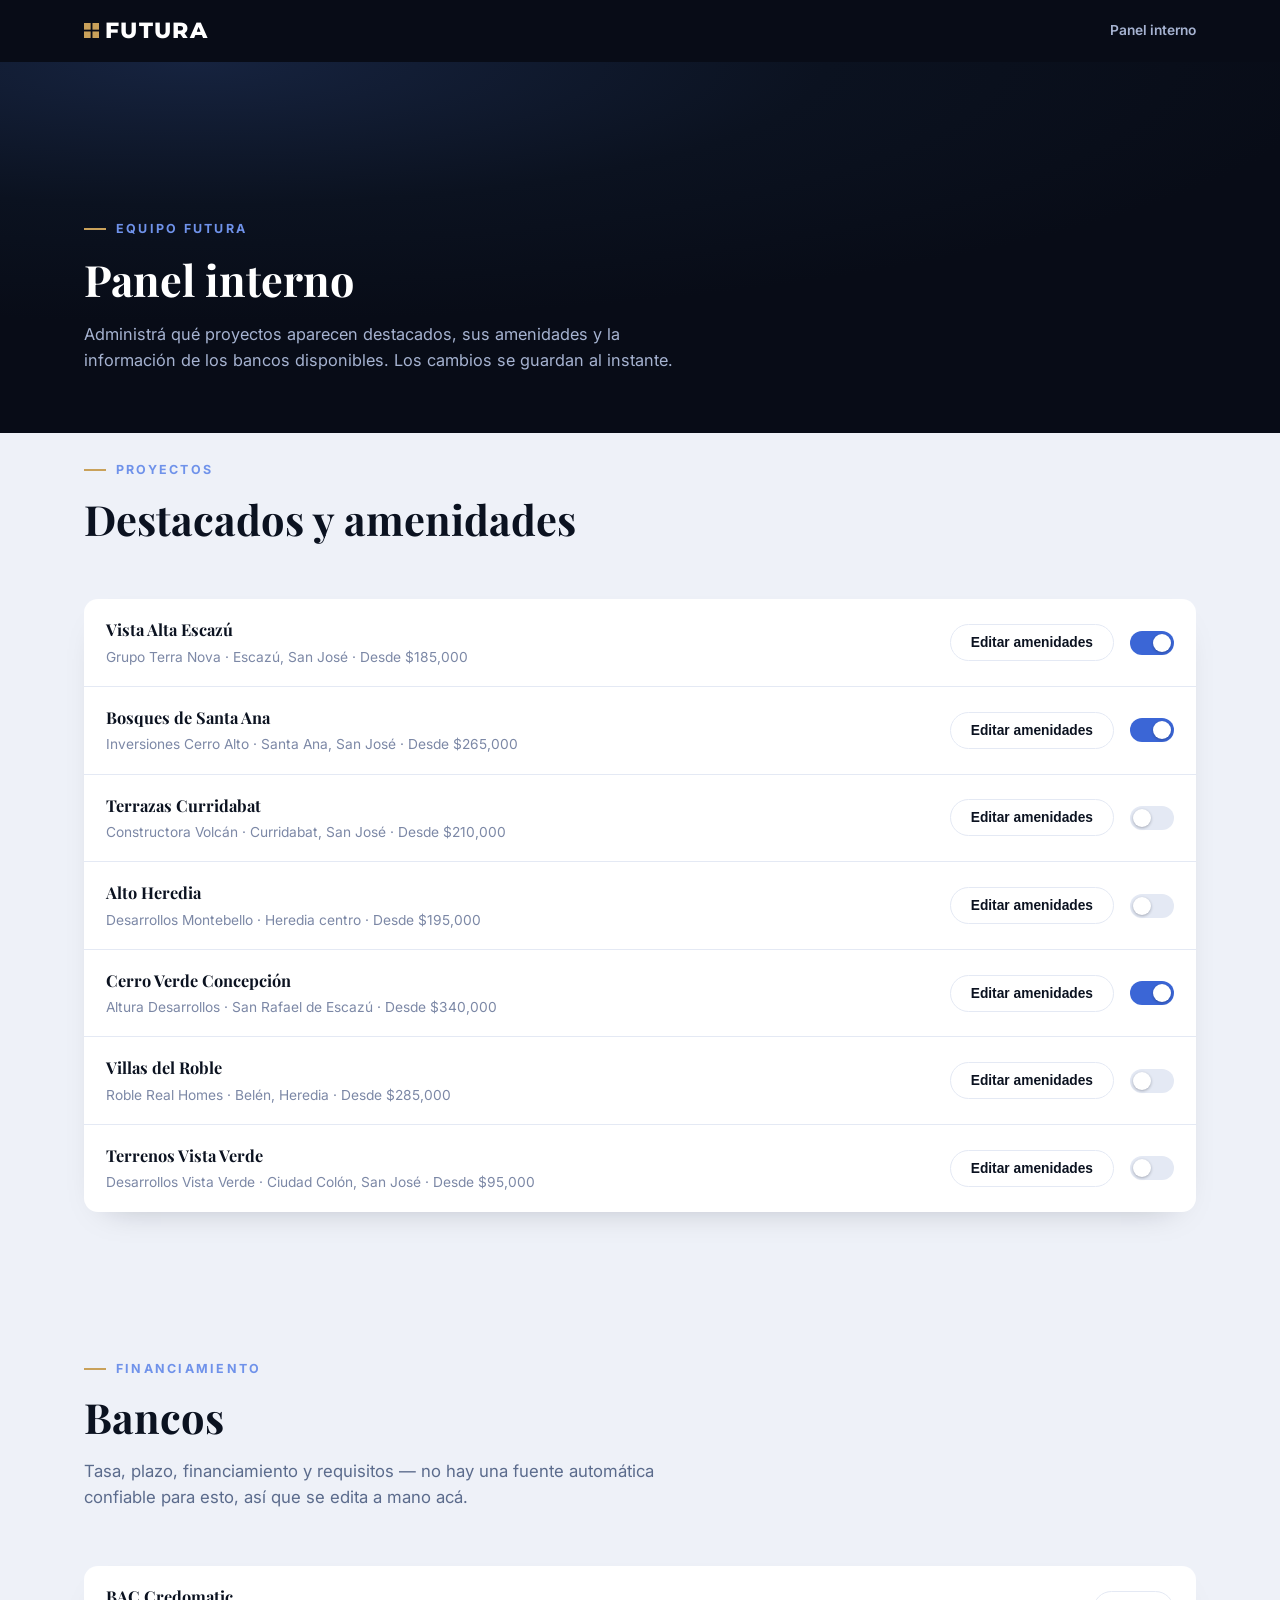
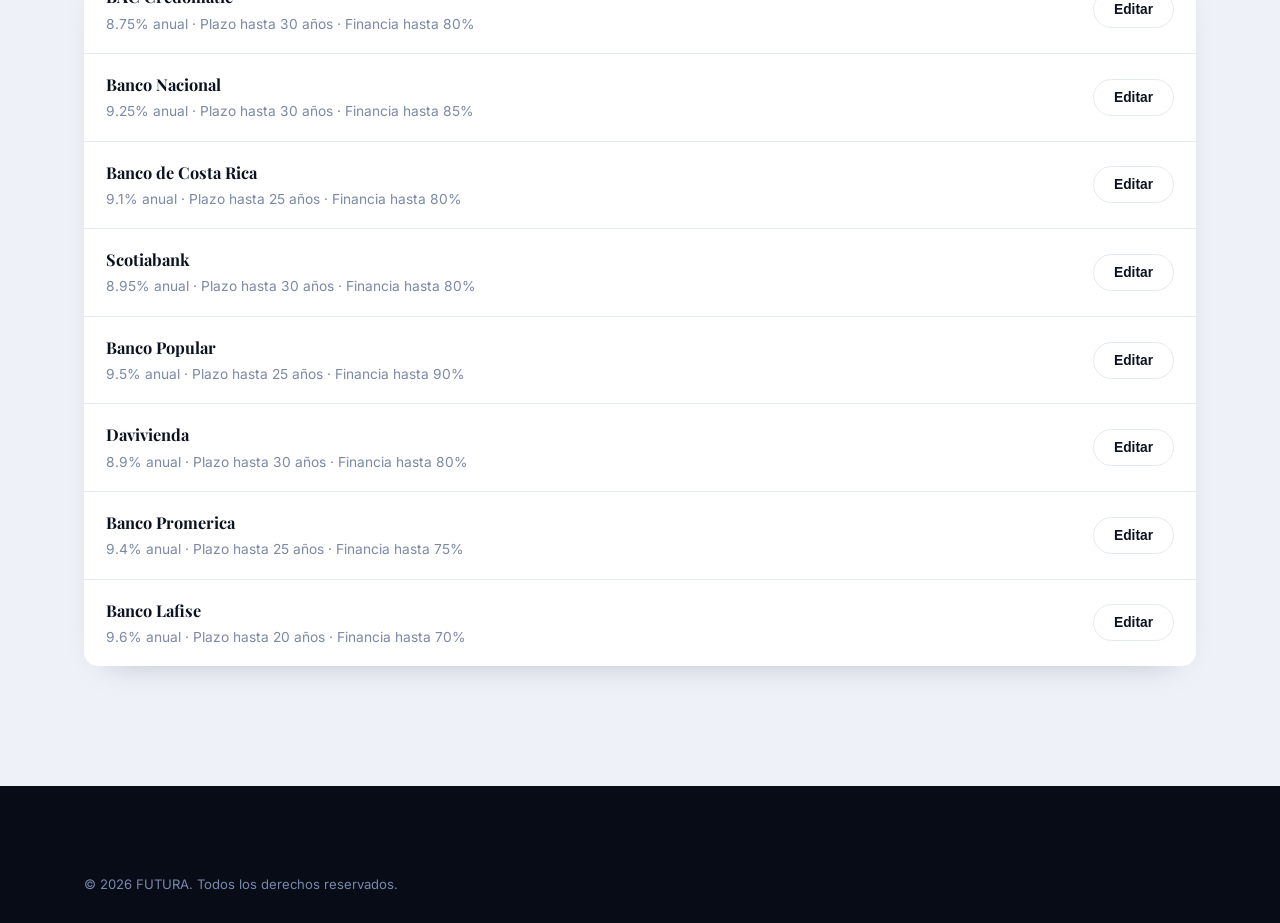
==== commit b9b55246: "Bancos disponibles: tarjetas con tasa/plazo/financiamiento y calculadora Reemplaza los chips de sele" ====
--- a/admin.html
+++ b/admin.html
@@ -38,20 +38,71 @@
     <section class="results-hero">
       <div class="wrap">
         <span class="eyebrow">Equipo FUTURA</span>
-        <h1>Proyectos destacados</h1>
+        <h1>Panel interno</h1>
         <p class="results-hero-lead">
-          Marcá qué proyectos aparecen en el carrusel de "Proyectos destacados" de la página principal. Los cambios
-          se guardan al instante.
+          Administrá qué proyectos aparecen destacados, sus amenidades y la información de los bancos disponibles.
+          Los cambios se guardan al instante.
         </p>
       </div>
     </section>
 
     <section class="results-list-section">
       <div class="wrap">
+        <div class="section-head">
+          <span class="eyebrow">Proyectos</span>
+          <h2>Destacados y amenidades</h2>
+        </div>
         <div class="admin-list" id="admin-list"></div>
       </div>
     </section>
+
+    <section class="results-list-section">
+      <div class="wrap">
+        <div class="section-head">
+          <span class="eyebrow">Financiamiento</span>
+          <h2>Bancos</h2>
+          <p>Tasa, plazo, financiamiento y requisitos — no hay una fuente automática confiable para esto, así que se edita a mano acá.</p>
+        </div>
+        <div class="admin-list" id="admin-banks-list"></div>
+      </div>
+    </section>
   </main>
+
+  <!-- ===================== MODAL: EDITAR AMENIDADES ===================== -->
+  <div class="compare-overlay" id="amenities-modal-overlay" hidden>
+    <div class="compare-modal amenities-modal" role="dialog" aria-modal="true" aria-labelledby="amenities-modal-title">
+      <header class="compare-modal-header">
+        <h3 id="amenities-modal-title">Amenidades</h3>
+        <button type="button" class="agent-close" id="amenities-modal-close" aria-label="Cerrar">&times;</button>
+      </header>
+      <div class="amenities-modal-body" id="amenities-modal-body"></div>
+      <footer class="amenities-modal-footer">
+        <button type="button" class="amenities-add-btn" id="amenities-add-btn">+ Agregar amenidad</button>
+        <button type="button" class="btn btn-primary" id="amenities-save-btn">Guardar cambios</button>
+      </footer>
+    </div>
+  </div>
+
+  <!-- ===================== MODAL: EDITAR BANCO ===================== -->
+  <div class="compare-overlay" id="bank-modal-overlay" hidden>
+    <div class="compare-modal amenities-modal" role="dialog" aria-modal="true" aria-labelledby="bank-modal-title">
+      <header class="compare-modal-header">
+        <h3 id="bank-modal-title">Editar banco</h3>
+        <button type="button" class="agent-close" id="bank-modal-close" aria-label="Cerrar">&times;</button>
+      </header>
+      <div class="amenities-modal-body" id="bank-modal-body">
+        <div class="amenity-edit-row-fields">
+          <label class="amenity-edit-field">Tasa de interés anual (%)<input type="number" id="bank-edit-rate" min="0" max="100" step="0.05" /></label>
+          <label class="amenity-edit-field">Plazo máximo (años)<input type="number" id="bank-edit-term" min="1" max="40" step="1" /></label>
+        </div>
+        <label class="amenity-edit-field">Financiamiento disponible (%)<input type="number" id="bank-edit-financing" min="0" max="100" step="1" /></label>
+        <label class="amenity-edit-field">Requisitos básicos<textarea id="bank-edit-requirements" rows="3"></textarea></label>
+      </div>
+      <footer class="lead-modal-footer">
+        <button type="button" class="btn btn-primary" id="bank-save-btn">Guardar cambios</button>
+      </footer>
+    </div>
+  </div>
 
   <footer class="site-footer" id="contacto">
     <div class="wrap">
@@ -63,6 +114,10 @@
 
   <script src="js/projects-data.js"></script>
   <script src="js/featured-mock.js"></script>
+  <script src="js/amenity-icons.js"></script>
+  <script src="js/amenities-mock.js"></script>
+  <script src="js/banks-data.js"></script>
+  <script src="js/banks-mock.js"></script>
   <script src="js/admin.js"></script>
 </body>
 </html>
--- a/css/styles.css
+++ b/css/styles.css
@@ -615,6 +615,120 @@
   font-size: 0.86rem;
   color: var(--text-onLight-soft);
   margin: 0;
+}
+
+.admin-row-actions {
+  display: flex;
+  align-items: center;
+  gap: 16px;
+  flex-shrink: 0;
+}
+
+/* .btn-ghost está pensado para fondos oscuros (borde/texto blanco); acá el
+   fondo de la fila es blanco, así que se invierte a texto/borde oscuros. */
+.admin-row-actions .btn-ghost {
+  border-color: var(--bg-light-alt);
+  color: var(--navy-900);
+}
+
+.admin-row-actions .btn-ghost:hover {
+  border-color: var(--blue-500);
+  color: var(--blue-600);
+}
+
+/* ---------- Admin: editor de amenidades ---------- */
+
+.amenities-modal {
+  max-width: 620px;
+}
+
+.amenities-modal-body {
+  padding: 22px 26px 8px;
+  overflow-y: auto;
+  display: flex;
+  flex-direction: column;
+  gap: 18px;
+}
+
+.amenity-edit-row {
+  padding: 16px;
+  border: 1px solid var(--bg-light-alt);
+  border-radius: 12px;
+  display: flex;
+  flex-direction: column;
+  gap: 10px;
+}
+
+.amenity-edit-row-fields {
+  display: grid;
+  grid-template-columns: 1.4fr 1fr;
+  gap: 10px;
+}
+
+.amenity-edit-field {
+  display: flex;
+  flex-direction: column;
+  gap: 6px;
+  font-size: 0.78rem;
+  font-weight: 600;
+  color: var(--text-muted-onlight);
+}
+
+.amenity-edit-field input,
+.amenity-edit-field select,
+.amenity-edit-field textarea {
+  border: 1px solid var(--bg-light-alt);
+  background: var(--bg-light);
+  border-radius: 8px;
+  padding: 9px 11px;
+  font-family: var(--font-sans);
+  font-size: 0.88rem;
+  color: var(--text-dark);
+  font-weight: 400;
+  resize: vertical;
+}
+
+.amenity-edit-remove {
+  align-self: flex-start;
+  background: none;
+  border: none;
+  color: #c0392b;
+  font-size: 0.82rem;
+  font-weight: 600;
+  cursor: pointer;
+  padding: 0;
+}
+
+.amenity-edit-remove:hover {
+  text-decoration: underline;
+}
+
+.amenities-modal-footer {
+  padding: 16px 26px 22px;
+  display: flex;
+  align-items: center;
+  justify-content: space-between;
+  gap: 14px;
+}
+
+.amenities-add-btn {
+  background: none;
+  border: none;
+  color: var(--blue-600);
+  font-size: 0.86rem;
+  font-weight: 700;
+  cursor: pointer;
+  padding: 0;
+}
+
+.amenities-add-btn:hover {
+  text-decoration: underline;
+}
+
+@media (max-width: 560px) {
+  .amenity-edit-row-fields {
+    grid-template-columns: 1fr;
+  }
 }
 
 /* ---------- Viaje del usuario ---------- */
@@ -1531,6 +1645,51 @@
   transform: translateX(3px);
 }
 
+.developer-card-rating {
+  margin-top: 8px;
+  display: flex;
+  align-items: center;
+  gap: 8px;
+  font-size: 0.86rem;
+  color: var(--text-muted-onlight);
+}
+
+/* ---------- Estrellas de calificación ---------- */
+
+.star-rating {
+  position: relative;
+  display: inline-block;
+  font-size: 1rem;
+  line-height: 1;
+  white-space: nowrap;
+  letter-spacing: 2px;
+}
+
+.star-rating--sm {
+  font-size: 0.86rem;
+}
+
+.star-rating--lg {
+  font-size: 1.3rem;
+}
+
+.star-rating-track {
+  color: rgba(11, 18, 32, 0.16);
+}
+
+.star-rating-fill {
+  position: absolute;
+  top: 0;
+  left: 0;
+  overflow: hidden;
+  color: var(--gold-400);
+  white-space: nowrap;
+}
+
+.star-rating--onDark .star-rating-track {
+  color: rgba(255, 255, 255, 0.22);
+}
+
 @media (max-width: 640px) {
   .results-map {
     height: 400px;
@@ -1679,7 +1838,182 @@
   color: var(--white);
 }
 
+.banks-grid {
+  display: flex;
+  flex-wrap: wrap;
+  gap: 10px;
+}
+
+.bank-chip {
+  display: inline-flex;
+  align-items: center;
+  gap: 8px;
+  padding: 10px 18px;
+  border-radius: 999px;
+  border: 1.5px solid var(--bg-light-alt);
+  background: var(--white);
+  color: var(--text-onLight-soft);
+  font-size: 0.86rem;
+  font-weight: 600;
+  cursor: pointer;
+  transition: border-color 0.2s ease, color 0.2s ease, background 0.2s ease;
+}
+
+.bank-chip.is-active {
+  border-color: var(--navy-900);
+  background: var(--navy-900);
+  color: var(--white);
+}
+
+/* ---------- Tarjetas de banco (proyecto.html) ---------- */
+
+.bank-cards-grid {
+  display: grid;
+  grid-template-columns: repeat(auto-fill, minmax(320px, 1fr));
+  gap: 20px;
+}
+
+.bank-card {
+  background: var(--white);
+  border-radius: var(--radius);
+  padding: 20px 22px 22px;
+  box-shadow: 0 10px 26px -20px rgba(11, 18, 32, 0.35);
+}
+
+.bank-card-head {
+  display: flex;
+  align-items: center;
+  justify-content: space-between;
+  gap: 12px;
+}
+
+.bank-card-head h3 {
+  font-family: var(--font-serif);
+  font-size: 1.05rem;
+  color: var(--text-dark);
+}
+
+.bank-card-check {
+  display: flex;
+  align-items: center;
+  gap: 6px;
+  font-size: 0.82rem;
+  font-weight: 600;
+  color: var(--text-muted-onlight);
+  white-space: nowrap;
+  cursor: pointer;
+}
+
+.bank-card-stats {
+  display: flex;
+  gap: 20px;
+  margin-top: 16px;
+  padding-top: 14px;
+  border-top: 1px solid var(--bg-light-alt);
+}
+
+.bank-card-stats div {
+  display: flex;
+  flex-direction: column;
+  gap: 2px;
+}
+
+.bank-card-stats strong {
+  font-family: var(--font-serif);
+  font-size: 1.05rem;
+  color: var(--text-dark);
+}
+
+.bank-card-stats span {
+  font-size: 0.72rem;
+  font-weight: 600;
+  text-transform: uppercase;
+  letter-spacing: 0.03em;
+  color: var(--text-muted-onlight);
+}
+
+.bank-card-requirements {
+  margin-top: 14px;
+  font-size: 0.84rem;
+  line-height: 1.5;
+  color: var(--text-muted-onlight);
+}
+
+.bank-card-requirements strong {
+  color: var(--text-dark);
+}
+
+.bank-card-calculator {
+  margin-top: 18px;
+  padding-top: 16px;
+  border-top: 1px solid var(--bg-light-alt);
+}
+
+.bank-card-calculator h4 {
+  font-size: 0.86rem;
+  font-weight: 700;
+  color: var(--text-dark);
+}
+
+.bank-calc-fields {
+  display: grid;
+  grid-template-columns: repeat(3, 1fr);
+  gap: 10px;
+  margin-top: 12px;
+}
+
+.bank-calc-fields label {
+  display: flex;
+  flex-direction: column;
+  gap: 6px;
+  font-size: 0.72rem;
+  font-weight: 600;
+  color: var(--text-muted-onlight);
+}
+
+.bank-calc-fields input {
+  border: 1px solid var(--bg-light-alt);
+  background: var(--bg-light);
+  border-radius: 8px;
+  padding: 8px 9px;
+  font-family: var(--font-sans);
+  font-size: 0.86rem;
+  color: var(--text-dark);
+  font-weight: 400;
+  width: 100%;
+}
+
+.bank-calc-result {
+  margin-top: 14px;
+  display: flex;
+  align-items: baseline;
+  justify-content: space-between;
+  gap: 10px;
+  padding: 12px 14px;
+  background: var(--bg-light);
+  border-radius: 10px;
+}
+
+.bank-calc-result span {
+  font-size: 0.82rem;
+  font-weight: 600;
+  color: var(--text-muted-onlight);
+}
+
+.bank-calc-result strong {
+  font-family: var(--font-serif);
+  font-size: 1.2rem;
+  color: var(--navy-900);
+}
+
+@media (max-width: 560px) {
+  .bank-calc-fields {
+    grid-template-columns: 1fr;
+  }
+}
+
 .typologies-section,
+.banks-section,
 .amenities-section {
   background: var(--bg-light);
   padding: 60px 0;
@@ -1769,28 +2103,119 @@
 
 .amenities-grid {
   display: grid;
-  grid-template-columns: repeat(auto-fill, minmax(220px, 1fr));
-  gap: 14px;
+  grid-template-columns: repeat(auto-fill, minmax(260px, 1fr));
+  gap: 20px;
 }
 
 .amenity-card {
-  display: flex;
-  align-items: center;
-  gap: 12px;
   background: var(--white);
-  border-radius: 12px;
-  padding: 18px 20px;
-  font-weight: 600;
+  border-radius: var(--radius);
+  overflow: hidden;
+  box-shadow: 0 10px 26px -20px rgba(11, 18, 32, 0.35);
+}
+
+.amenity-card-visual {
+  aspect-ratio: 4 / 3;
+  background: var(--bg-light);
+}
+
+.amenity-card-icon {
+  width: 100%;
+  height: 100%;
+  display: flex;
+  align-items: center;
+  justify-content: center;
+  color: var(--blue-500);
+}
+
+.amenity-card-icon svg {
+  width: 42px;
+  height: 42px;
+}
+
+.amenity-card-body {
+  padding: 16px 18px 18px;
+}
+
+.amenity-card-body h3 {
+  font-family: var(--font-serif);
+  font-size: 1.02rem;
   color: var(--text-dark);
-  box-shadow: 0 10px 26px -20px rgba(11, 18, 32, 0.35);
-}
-
-.amenity-dot {
-  width: 10px;
-  height: 10px;
+}
+
+.amenity-card-body p {
+  margin-top: 6px;
+  font-size: 0.86rem;
+  line-height: 1.5;
+  color: var(--text-muted-onlight);
+}
+
+.amenity-gallery {
+  position: relative;
+  width: 100%;
+  height: 100%;
+  overflow: hidden;
+}
+
+.amenity-gallery-track {
+  display: flex;
+  width: 100%;
+  height: 100%;
+  transition: transform 0.3s ease;
+}
+
+.amenity-gallery-track img {
+  width: 100%;
+  height: 100%;
+  object-fit: cover;
+  flex-shrink: 0;
+}
+
+.amenity-gallery-arrow {
+  position: absolute;
+  top: 50%;
+  transform: translateY(-50%);
+  width: 30px;
+  height: 30px;
   border-radius: 50%;
-  background: linear-gradient(135deg, var(--gold-400), var(--gold-500));
-  flex-shrink: 0;
+  border: none;
+  background: rgba(11, 18, 32, 0.55);
+  color: var(--white);
+  font-size: 1.1rem;
+  line-height: 1;
+  cursor: pointer;
+  display: flex;
+  align-items: center;
+  justify-content: center;
+}
+
+.amenity-gallery-prev {
+  left: 8px;
+}
+
+.amenity-gallery-next {
+  right: 8px;
+}
+
+.amenity-gallery-dots {
+  position: absolute;
+  bottom: 8px;
+  left: 0;
+  right: 0;
+  display: flex;
+  justify-content: center;
+  gap: 6px;
+}
+
+.amenity-gallery-dot {
+  width: 6px;
+  height: 6px;
+  border-radius: 50%;
+  background: rgba(255, 255, 255, 0.55);
+}
+
+.amenity-gallery-dot.is-active {
+  background: var(--white);
 }
 
 @media (max-width: 640px) {
@@ -1874,6 +2299,86 @@
   font-size: 1.15rem;
 }
 
+/* ---------- Modal de solicitud (bancos por proyecto) ---------- */
+
+.lead-modal {
+  max-width: 640px;
+}
+
+.lead-modal-body {
+  padding: 22px 26px 8px;
+  overflow-y: auto;
+}
+
+.lead-project-block {
+  padding: 18px 0;
+  border-bottom: 1px solid var(--bg-light-alt);
+}
+
+.lead-project-block:first-child {
+  padding-top: 4px;
+}
+
+.lead-project-block:last-child {
+  border-bottom: none;
+}
+
+.lead-project-title {
+  font-family: var(--font-serif);
+  font-size: 1.05rem;
+  color: var(--text-dark);
+}
+
+.lead-project-title span {
+  font-family: var(--font-sans);
+  font-size: 0.82rem;
+  font-weight: 600;
+  color: var(--text-muted-onlight);
+  margin-left: 8px;
+}
+
+.lead-project-typologies {
+  margin-top: 6px;
+  font-size: 0.86rem;
+  color: var(--text-muted-onlight);
+  list-style: none;
+}
+
+.lead-project-banks {
+  margin-top: 14px;
+}
+
+.lead-project-banks-label {
+  font-size: 0.78rem;
+  font-weight: 700;
+  text-transform: uppercase;
+  letter-spacing: 0.04em;
+  color: var(--text-muted-onlight);
+  margin-bottom: 8px;
+}
+
+.lead-project-banks-empty {
+  margin-top: 12px;
+  font-size: 0.84rem;
+  color: var(--text-muted-onlight);
+  font-style: italic;
+}
+
+.lead-modal-footer {
+  padding: 18px 26px 22px;
+  display: flex;
+  align-items: center;
+  justify-content: flex-end;
+  gap: 14px;
+}
+
+.lead-modal-note {
+  font-size: 0.84rem;
+  color: #c0392b;
+  font-weight: 600;
+  margin-right: auto;
+}
+
 /* ---------- Modal de login / crear cuenta ---------- */
 
 .auth-modal {
@@ -2117,6 +2622,158 @@
   .dev-stats {
     gap: 30px;
   }
+}
+
+.dev-hero-rating {
+  margin-top: 18px;
+  display: flex;
+  align-items: center;
+  gap: 10px;
+  font-size: 0.92rem;
+  color: var(--text-muted-ondark);
+}
+
+.dev-hero-rating strong {
+  color: var(--white);
+  font-weight: 700;
+}
+
+/* ---------- Reviews de desarrolladora ---------- */
+
+.reviews-section {
+  background: var(--bg-alt, #f5f6f9);
+}
+
+.reviews-summary {
+  display: flex;
+  align-items: center;
+  gap: 14px;
+  margin-bottom: 32px;
+}
+
+.reviews-summary-avg {
+  font-family: var(--font-serif);
+  font-size: 2.1rem;
+  font-weight: 700;
+  color: var(--text-dark);
+}
+
+.reviews-summary-meta {
+  display: flex;
+  flex-direction: column;
+  gap: 4px;
+}
+
+.reviews-summary-count {
+  font-size: 0.86rem;
+  color: var(--text-muted-onlight);
+}
+
+.review-form-card {
+  background: var(--white);
+  border-radius: var(--radius);
+  padding: 24px;
+  box-shadow: 0 14px 34px -22px rgba(11, 18, 32, 0.35);
+  margin-bottom: 28px;
+}
+
+.review-form-title {
+  font-family: var(--font-serif);
+  font-size: 1.1rem;
+  color: var(--text-dark);
+  margin-bottom: 14px;
+}
+
+.star-input {
+  display: inline-flex;
+  gap: 4px;
+}
+
+.star-input-star {
+  background: none;
+  border: none;
+  padding: 0;
+  cursor: pointer;
+  font-size: 1.6rem;
+  line-height: 1;
+  color: rgba(11, 18, 32, 0.2);
+  transition: color 0.15s ease, transform 0.1s ease;
+}
+
+.star-input-star:hover {
+  transform: scale(1.1);
+}
+
+.star-input-star.is-filled {
+  color: var(--gold-400);
+}
+
+.review-form-card textarea {
+  width: 100%;
+  margin-top: 14px;
+  padding: 12px 14px;
+  border-radius: 10px;
+  border: 1px solid rgba(11, 18, 32, 0.14);
+  font-family: inherit;
+  font-size: 0.94rem;
+  resize: vertical;
+  min-height: 80px;
+}
+
+.review-form-actions {
+  margin-top: 14px;
+  display: flex;
+  align-items: center;
+  gap: 14px;
+}
+
+.review-form-note {
+  font-size: 0.82rem;
+  color: var(--text-muted-onlight);
+}
+
+.review-list {
+  display: flex;
+  flex-direction: column;
+  gap: 18px;
+}
+
+.review-item {
+  background: var(--white);
+  border-radius: var(--radius);
+  padding: 20px 24px;
+  box-shadow: 0 10px 26px -20px rgba(11, 18, 32, 0.3);
+}
+
+.review-item-head {
+  display: flex;
+  align-items: center;
+  justify-content: space-between;
+  gap: 12px;
+  flex-wrap: wrap;
+}
+
+.review-item-user {
+  font-weight: 600;
+  color: var(--text-dark);
+  font-size: 0.94rem;
+}
+
+.review-item-date {
+  font-size: 0.8rem;
+  color: var(--text-muted-onlight);
+}
+
+.review-item-comment {
+  margin-top: 10px;
+  font-size: 0.92rem;
+  line-height: 1.55;
+  color: var(--text-muted-onlight);
+}
+
+.review-empty {
+  font-size: 0.92rem;
+  color: var(--text-muted-onlight);
 }
 
 /* ---------- Breadcrumb / botón Volver ---------- */
